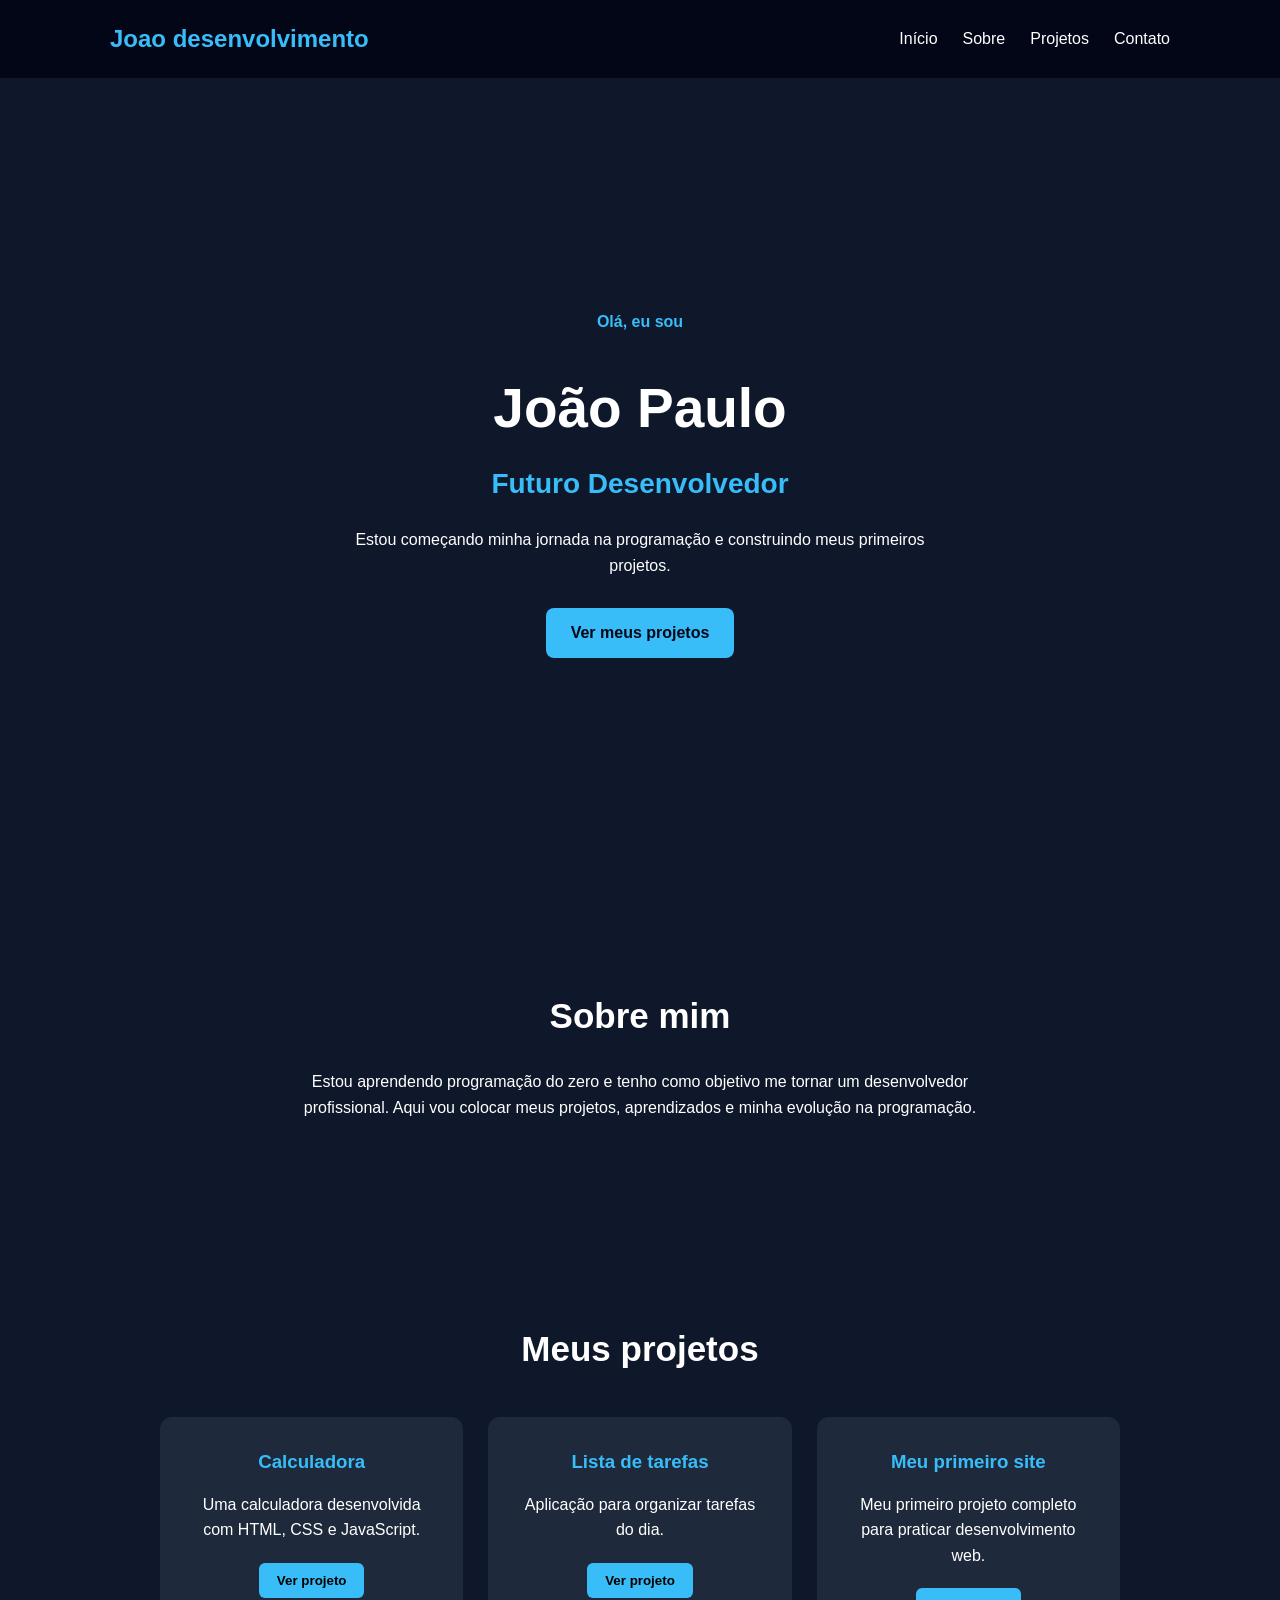
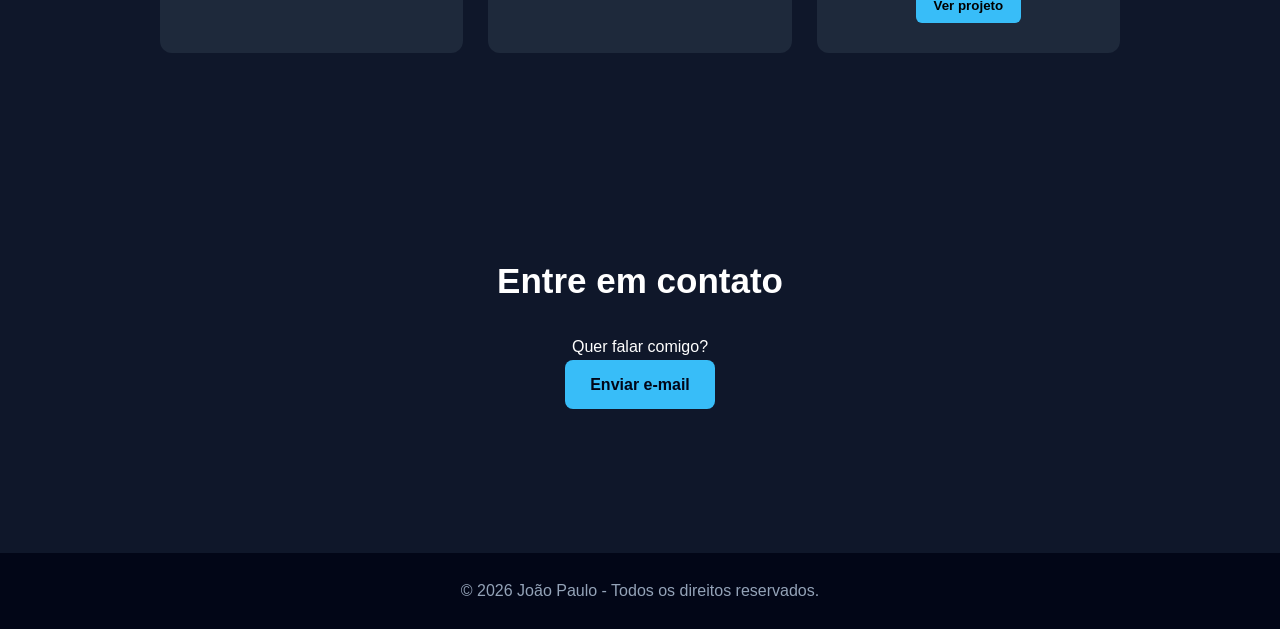
==== index.html @ 113d01cd "Rename Index.html to index.html" ====
<!DOCTYPE html>
<html lang="pt-BR">
<head>
    <meta charset="UTF-8">
    <meta name="viewport" content="width=device-width, initial-scale=1.0">
    <title>Joao desenvolvimento | Desenvolvedor</title>

    <link rel="stylesheet" href="style.css">
</head>

<body>

    <header>
        <nav class="navbar">
            <h1>Joao desenvolvimento</h1>

            <ul>
                <li><a href="#inicio">Início</a></li>
                <li><a href="#sobre">Sobre</a></li>
                <li><a href="#projetos">Projetos</a></li>
                <li><a href="#contato">Contato</a></li>
            </ul>
        </nav>
    </header>

    <main>

        <section id="inicio" class="hero">
            <div>
                <p class="destaque">Olá, eu sou</p>

                <h2>João Paulo</h2>

                <h3>Futuro Desenvolvedor</h3>

                <p>
                    Estou começando minha jornada na programação
                    e construindo meus primeiros projetos.
                </p>

                <a href="#projetos" class="botao">
                    Ver meus projetos
                </a>
            </div>
        </section>


        <section id="sobre" class="secao">
            <h2>Sobre mim</h2>

            <p>
                Estou aprendendo programação do zero e tenho como
                objetivo me tornar um desenvolvedor profissional.
                Aqui vou colocar meus projetos, aprendizados e minha
                evolução na programação.
            </p>
        </section>


        <section id="projetos" class="secao">

            <h2>Meus projetos</h2>

            <div class="projetos">

                <article class="card">
                    <h3>Calculadora</h3>
                    <p>
                        Uma calculadora desenvolvida com HTML,
                        CSS e JavaScript.
                    </p>

                    <button onclick="mostrarMensagem('Calculadora')">
                        Ver projeto
                    </button>
                </article>


                <article class="card">
                    <h3>Lista de tarefas</h3>
                    <p>
                        Aplicação para organizar tarefas do dia.
                    </p>

                    <button onclick="mostrarMensagem('Lista de tarefas')">
                        Ver projeto
                    </button>
                </article>


                <article class="card">
                    <h3>Meu primeiro site</h3>
                    <p>
                        Meu primeiro projeto completo para praticar
                        desenvolvimento web.
                    </p>

                    <button onclick="mostrarMensagem('Meu primeiro site')">
                        Ver projeto
                    </button>
                </article>

            </div>
        </section>


        <section id="contato" class="secao contato">

            <h2>Entre em contato</h2>

            <p>
                Quer falar comigo?
            </p>

            <a href="mailto:seuemail@email.com" class="botao">
                Enviar e-mail
            </a>

        </section>

    </main>


    <footer>
        <p>© 2026 João Paulo - Todos os direitos reservados.</p>
    </footer>


    <script src="script.js"></script>

</body>
</html>
---- style.css ----
* {
    margin: 0;
    padding: 0;
    box-sizing: border-box;
}

html {
    scroll-behavior: smooth;
}

body {
    font-family: Arial, sans-serif;
    background: #0f172a;
    color: white;
    line-height: 1.6;
}

header {
    background: #020617;
    position: sticky;
    top: 0;
    z-index: 1000;
}

.navbar {
    max-width: 1100px;
    margin: auto;
    padding: 20px;
    display: flex;
    justify-content: space-between;
    align-items: center;
}

.navbar h1 {
    color: #38bdf8;
}

.navbar ul {
    display: flex;
    list-style: none;
    gap: 25px;
}

.navbar a {
    color: white;
    text-decoration: none;
    transition: 0.3s;
}

.navbar a:hover {
    color: #38bdf8;
}

.hero {
    min-height: 90vh;
    display: flex;
    align-items: center;
    justify-content: center;
    text-align: center;
    padding: 40px 20px;
}

.hero h2 {
    font-size: 55px;
    margin: 10px 0;
}

.hero h3 {
    font-size: 28px;
    color: #38bdf8;
    margin-bottom: 20px;
}

.hero p {
    max-width: 600px;
    margin: 0 auto 30px;
}

.destaque {
    color: #38bdf8;
    font-weight: bold;
}

.botao {
    display: inline-block;
    background: #38bdf8;
    color: #020617;
    padding: 12px 25px;
    border-radius: 8px;
    text-decoration: none;
    font-weight: bold;
    transition: 0.3s;
}

.botao:hover {
    transform: translateY(-3px);
    background: #7dd3fc;
}

.secao {
    max-width: 1000px;
    margin: auto;
    padding: 100px 20px;
    text-align: center;
}

.secao h2 {
    font-size: 35px;
    margin-bottom: 25px;
}

.secao > p {
    max-width: 700px;
    margin: auto;
}

.projetos {
    display: grid;
    grid-template-columns: repeat(3, 1fr);
    gap: 25px;
    margin-top: 40px;
}

.card {
    background: #1e293b;
    padding: 30px;
    border-radius: 12px;
    transition: 0.3s;
}

.card:hover {
    transform: translateY(-8px);
}

.card h3 {
    color: #38bdf8;
    margin-bottom: 15px;
}

.card button {
    margin-top: 20px;
    padding: 10px 18px;
    border: none;
    border-radius: 6px;
    background: #38bdf8;
    cursor: pointer;
    font-weight: bold;
}

.contato {
    min-height: 400px;
}

footer {
    text-align: center;
    padding: 25px;
    background: #020617;
    color: #94a3b8;
}


/* RESPONSIVIDADE */

@media (max-width: 768px) {

    .navbar {
        flex-direction: column;
        gap: 15px;
    }

    .navbar ul {
        gap: 12px;
        flex-wrap: wrap;
        justify-content: center;
    }

    .hero h2 {
        font-size: 40px;
    }

    .projetos {
        grid-template-columns: 1fr;
    }
}
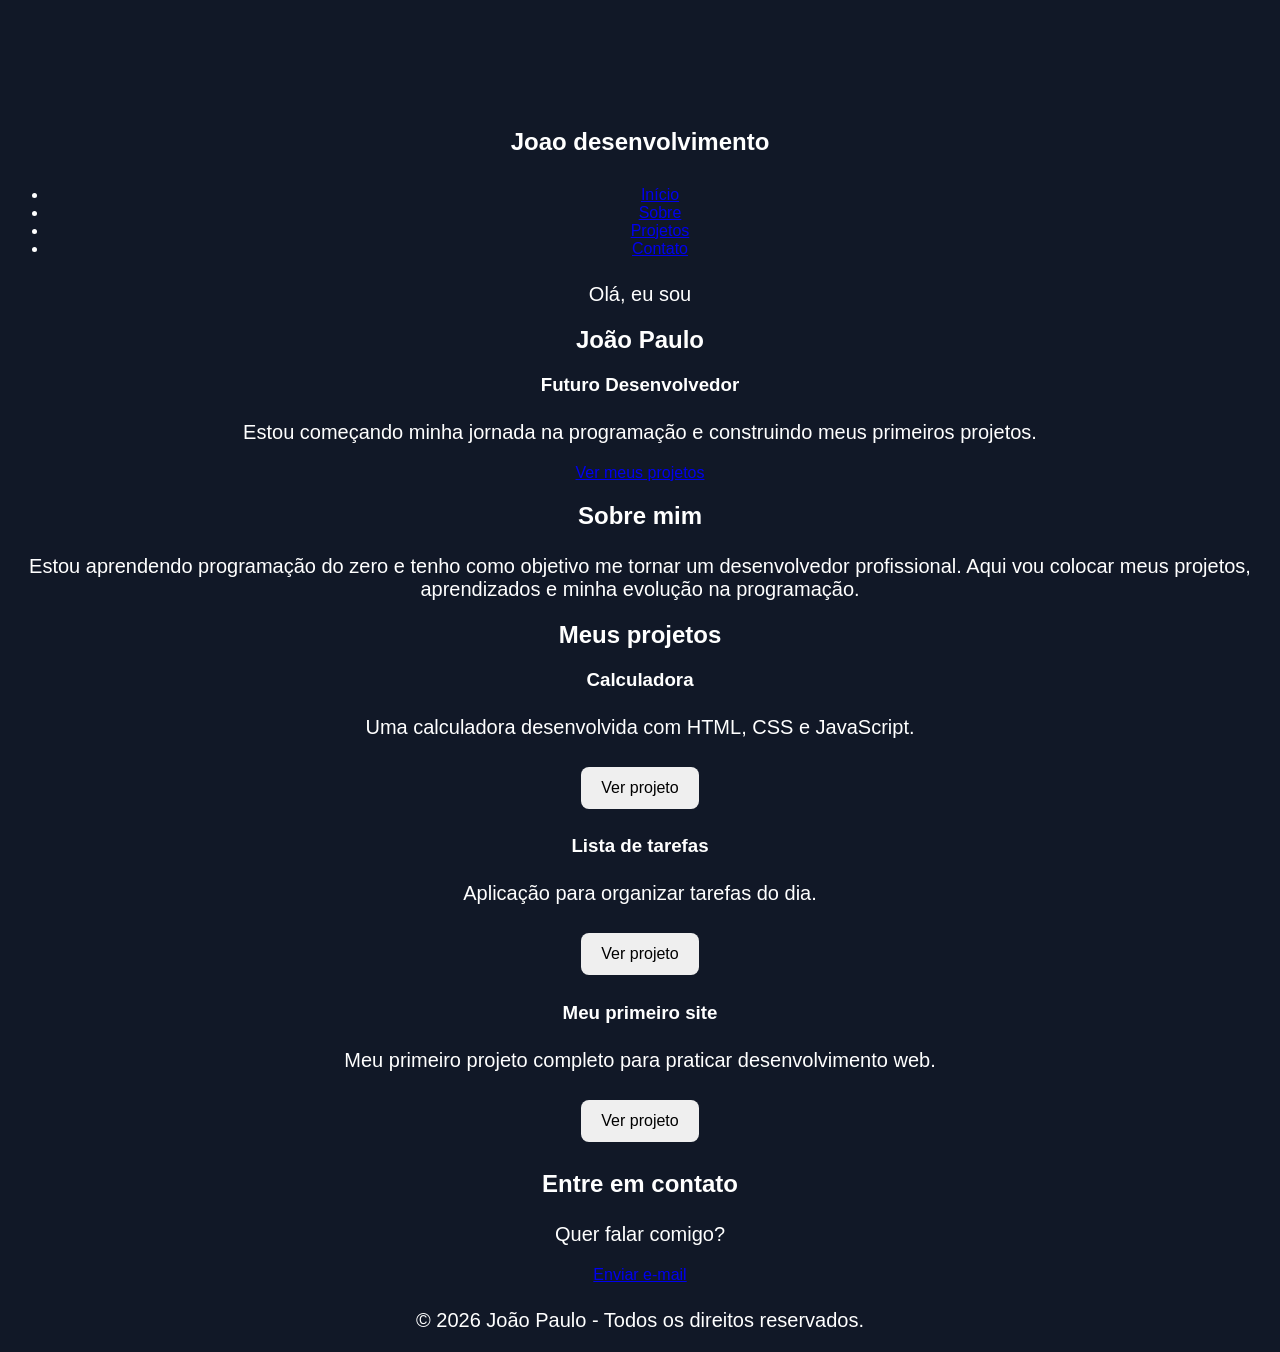
==== commit 482c1231: "Update index.html Corrige botão da calculadora" ====
--- a/index.html
+++ b/index.html
@@ -70,9 +70,9 @@
                         CSS e JavaScript.
                     </p>
 
-                    <button onclick="mostrarMensagem('Calculadora')">
-                        Ver projeto
-                    </button>
+                   <a href="https://juaozin01.github.io/Meu-Site/Projetos/calculadora.html" target="_blank">
+                   <button>Ver projeto</button>
+                   </a>
                 </article>
 
 
--- a/style.css
+++ b/style.css
@@ -1,184 +1,49 @@
-* {
-    margin: 0;
-    padding: 0;
-    box-sizing: border-box;
+body {
+    font-family: Arial, sans-serif;
+    background-color: #111827;
+    color: white;
+    text-align: center;
+    padding-top: 100px;
 }
 
-html {
-    scroll-behavior: smooth;
+h1 {
+    margin-bottom: 30px;
 }
 
-body {
-    font-family: Arial, sans-serif;
-    background: #0f172a;
-    color: white;
-    line-height: 1.6;
+input {
+    padding: 12px;
+    margin: 5px;
+    border-radius: 8px;
+    border: none;
+    font-size: 16px;
+    width: 180px;
 }
 
-header {
-    background: #020617;
-    position: sticky;
-    top: 0;
-    z-index: 1000;
+button {
+    padding: 12px 20px;
+    margin: 8px 5px;
+    border: none;
+    border-radius: 8px;
+    cursor: pointer;
+    font-size: 16px;
 }
 
-.navbar {
-    max-width: 1100px;
-    margin: auto;
-    padding: 20px;
-    display: flex;
-    justify-content: space-between;
-    align-items: center;
+button:hover {
+    transform: scale(1.05);
 }
 
-.navbar h1 {
-    color: #38bdf8;
+p {
+    font-size: 20px;
+    margin-top: 25px;
 }
-
-.navbar ul {
-    display: flex;
-    list-style: none;
-    gap: 25px;
+.calculadora {
+    background-color: #1f2937;
+    width: 350px;
+    margin: auto;
+    padding: 30px;
+    border-radius: 15px;
 }
-
-.navbar a {
-    color: white;
-    text-decoration: none;
-    transition: 0.3s;
-}
-
-.navbar a:hover {
-    color: #38bdf8;
-}
-
-.hero {
-    min-height: 90vh;
-    display: flex;
-    align-items: center;
-    justify-content: center;
-    text-align: center;
-    padding: 40px 20px;
-}
-
-.hero h2 {
-    font-size: 55px;
-    margin: 10px 0;
-}
-
-.hero h3 {
-    font-size: 28px;
-    color: #38bdf8;
-    margin-bottom: 20px;
-}
-
-.hero p {
-    max-width: 600px;
-    margin: 0 auto 30px;
-}
-
-.destaque {
-    color: #38bdf8;
-    font-weight: bold;
-}
-
-.botao {
-    display: inline-block;
-    background: #38bdf8;
-    color: #020617;
-    padding: 12px 25px;
-    border-radius: 8px;
-    text-decoration: none;
-    font-weight: bold;
-    transition: 0.3s;
-}
-
-.botao:hover {
-    transform: translateY(-3px);
-    background: #7dd3fc;
-}
-
-.secao {
-    max-width: 1000px;
-    margin: auto;
-    padding: 100px 20px;
-    text-align: center;
-}
-
-.secao h2 {
-    font-size: 35px;
-    margin-bottom: 25px;
-}
-
-.secao > p {
-    max-width: 700px;
-    margin: auto;
-}
-
-.projetos {
-    display: grid;
-    grid-template-columns: repeat(3, 1fr);
-    gap: 25px;
-    margin-top: 40px;
-}
-
-.card {
-    background: #1e293b;
-    padding: 30px;
-    border-radius: 12px;
-    transition: 0.3s;
-}
-
-.card:hover {
-    transform: translateY(-8px);
-}
-
-.card h3 {
-    color: #38bdf8;
-    margin-bottom: 15px;
-}
-
-.card button {
-    margin-top: 20px;
-    padding: 10px 18px;
-    border: none;
-    border-radius: 6px;
-    background: #38bdf8;
-    cursor: pointer;
-    font-weight: bold;
-}
-
-.contato {
-    min-height: 400px;
-}
-
-footer {
-    text-align: center;
-    padding: 25px;
-    background: #020617;
-    color: #94a3b8;
-}
-
-
-/* RESPONSIVIDADE */
-
-@media (max-width: 768px) {
-
-    .navbar {
-        flex-direction: column;
-        gap: 15px;
-    }
-
-    .navbar ul {
-        gap: 12px;
-        flex-wrap: wrap;
-        justify-content: center;
-    }
-
-    .hero h2 {
-        font-size: 40px;
-    }
-
-    .projetos {
-        grid-template-columns: 1fr;
-    }
-}
+.limpar {
+    display: block;
+    margin: 15px auto 0;
+}
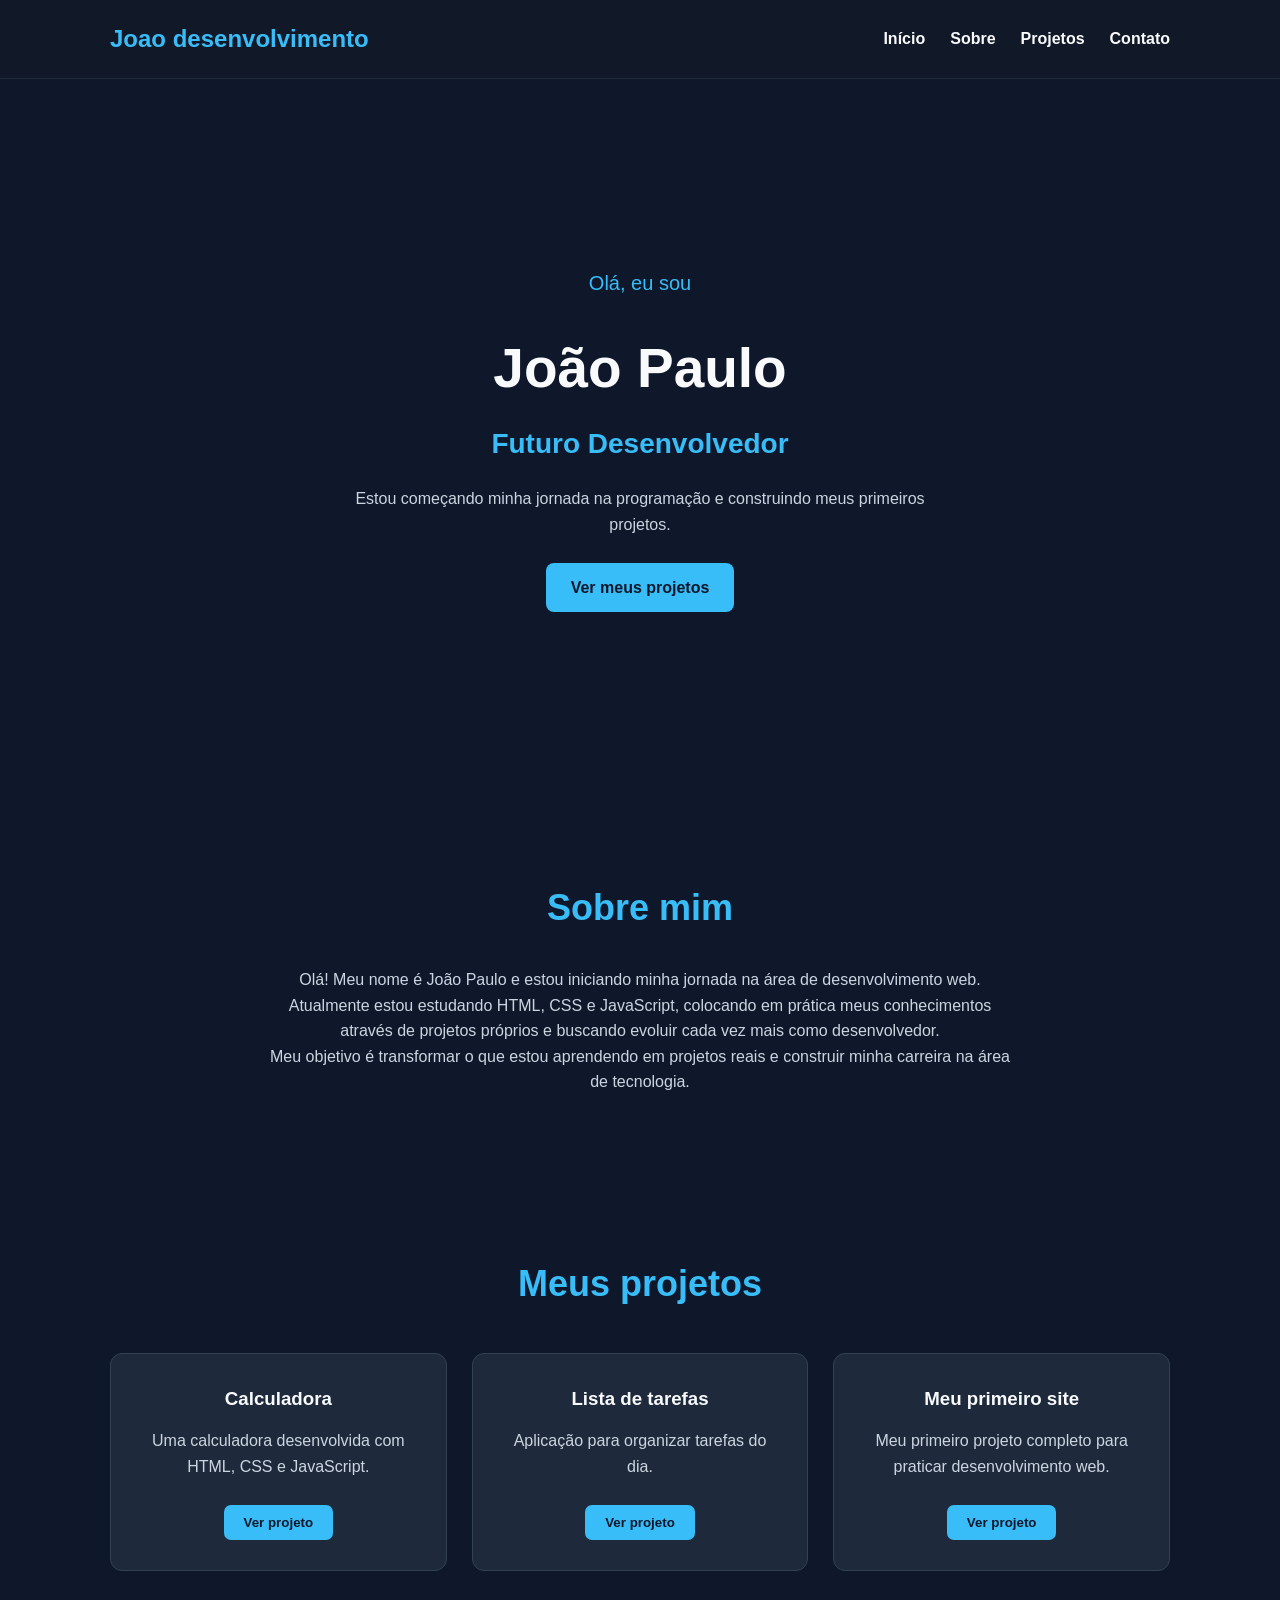
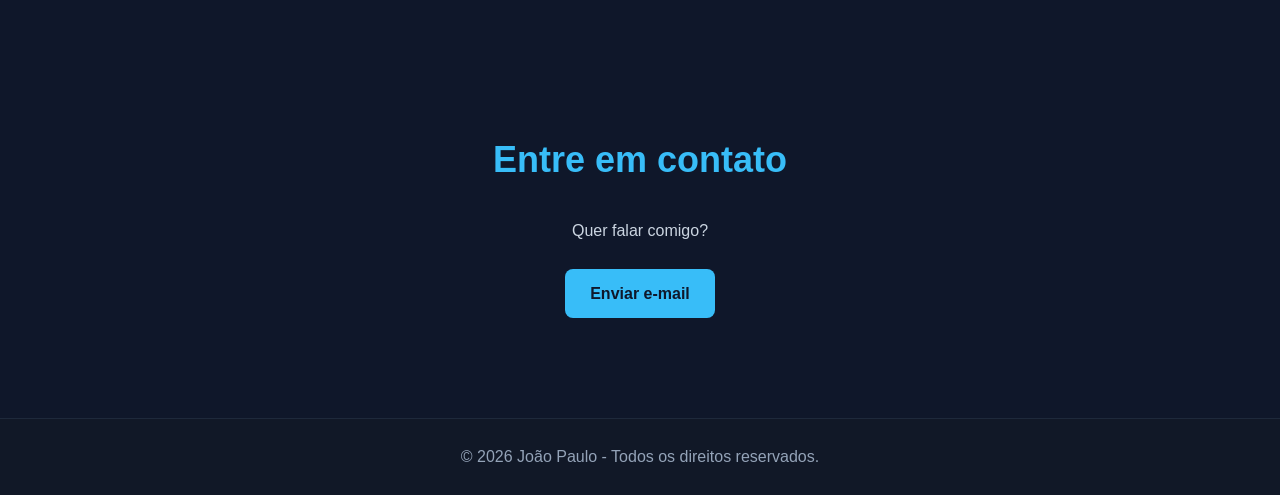
==== commit 36449416: "Update index.html" ====
--- a/index.html
+++ b/index.html
@@ -46,15 +46,24 @@
 
 
         <section id="sobre" class="secao">
-            <h2>Sobre mim</h2>
+    <h2>Sobre mim</h2>
 
-            <p>
-                Estou aprendendo programação do zero e tenho como
-                objetivo me tornar um desenvolvedor profissional.
-                Aqui vou colocar meus projetos, aprendizados e minha
-                evolução na programação.
-            </p>
-        </section>
+    <p>
+        Olá! Meu nome é João Paulo e estou iniciando minha jornada
+        na área de desenvolvimento web.
+    </p>
+
+    <p>
+        Atualmente estou estudando HTML, CSS e JavaScript,
+        colocando em prática meus conhecimentos através de projetos
+        próprios e buscando evoluir cada vez mais como desenvolvedor.
+    </p>
+
+    <p>
+        Meu objetivo é transformar o que estou aprendendo em projetos
+        reais e construir minha carreira na área de tecnologia.
+    </p>
+</section>
 
 
         <section id="projetos" class="secao">
--- a/style.css
+++ b/style.css
@@ -1,49 +1,228 @@
+* {
+    margin: 0;
+    padding: 0;
+    box-sizing: border-box;
+}
+
+html {
+    scroll-behavior: smooth;
+}
+
 body {
     font-family: Arial, sans-serif;
-    background-color: #111827;
-    color: white;
+    background: #0f172a;
+    color: #f8fafc;
+    line-height: 1.6;
+}
+
+/* NAVBAR */
+
+header {
+    background: #111827;
+    border-bottom: 1px solid #1e293b;
+    position: sticky;
+    top: 0;
+    z-index: 1000;
+}
+
+.navbar {
+    max-width: 1100px;
+    margin: auto;
+    padding: 20px;
+    display: flex;
+    justify-content: space-between;
+    align-items: center;
+}
+
+.navbar h1 {
+    color: #38bdf8;
+    font-size: 24px;
+}
+
+.navbar ul {
+    list-style: none;
+    display: flex;
+    gap: 25px;
+}
+
+.navbar a {
+    color: #f8fafc;
+    text-decoration: none;
+    font-weight: bold;
+    transition: 0.3s;
+}
+
+.navbar a:hover {
+    color: #38bdf8;
+}
+
+/* HERO */
+
+.hero {
+    min-height: 80vh;
+    display: flex;
+    justify-content: center;
+    align-items: center;
     text-align: center;
-    padding-top: 100px;
-}
-
-h1 {
+    padding: 60px 20px;
+}
+
+.hero h2 {
+    font-size: 55px;
+    margin: 10px 0;
+}
+
+.hero h3 {
+    color: #38bdf8;
+    font-size: 28px;
+    margin-bottom: 20px;
+}
+
+.hero p {
+    max-width: 600px;
+    margin: 0 auto 25px;
+    color: #cbd5e1;
+}
+
+.destaque {
+    color: #38bdf8 !important;
+    font-size: 20px;
+}
+
+/* BOTÕES */
+
+.botao {
+    display: inline-block;
+    background: #38bdf8;
+    color: #0f172a;
+    padding: 12px 25px;
+    border-radius: 8px;
+    text-decoration: none;
+    font-weight: bold;
+    transition: 0.3s;
+}
+
+.botao:hover {
+    background: #7dd3fc;
+    transform: translateY(-3px);
+}
+
+/* SEÇÕES */
+
+.secao {
+    max-width: 1100px;
+    margin: auto;
+    padding: 80px 20px;
+    text-align: center;
+}
+
+.secao h2 {
+    font-size: 36px;
     margin-bottom: 30px;
-}
-
-input {
-    padding: 12px;
-    margin: 5px;
-    border-radius: 8px;
+    color: #38bdf8;
+}
+
+.secao p {
+    color: #cbd5e1;
+    max-width: 750px;
+    margin: auto;
+}
+
+/* PROJETOS */
+
+.projetos {
+    display: grid;
+    grid-template-columns: repeat(3, 1fr);
+    gap: 25px;
+    margin-top: 40px;
+}
+
+.card {
+    background: #1e293b;
+    padding: 30px;
+    border-radius: 12px;
+    border: 1px solid #334155;
+    transition: 0.3s;
+}
+
+.card:hover {
+    transform: translateY(-8px);
+    border-color: #38bdf8;
+}
+
+.card h3 {
+    color: #f8fafc;
+    margin-bottom: 15px;
+}
+
+.card p {
+    margin-bottom: 25px;
+    font-size: 16px;
+}
+
+.card button {
+    background: #38bdf8;
+    color: #0f172a;
     border: none;
-    font-size: 16px;
-    width: 180px;
-}
-
-button {
-    padding: 12px 20px;
-    margin: 8px 5px;
-    border: none;
-    border-radius: 8px;
+    padding: 10px 20px;
+    border-radius: 7px;
     cursor: pointer;
-    font-size: 16px;
-}
-
-button:hover {
-    transform: scale(1.05);
-}
-
-p {
-    font-size: 20px;
-    margin-top: 25px;
-}
-.calculadora {
-    background-color: #1f2937;
-    width: 350px;
-    margin: auto;
-    padding: 30px;
-    border-radius: 15px;
-}
-.limpar {
-    display: block;
-    margin: 15px auto 0;
-}+    font-weight: bold;
+    transition: 0.3s;
+}
+
+.card button:hover {
+    background: #7dd3fc;
+}
+
+/* CONTATO */
+
+.contato {
+    padding-bottom: 100px;
+}
+
+.contato p {
+    margin-bottom: 25px;
+}
+
+/* RODAPÉ */
+
+footer {
+    background: #111827;
+    border-top: 1px solid #1e293b;
+    text-align: center;
+    padding: 25px;
+    color: #94a3b8;
+}
+
+/* CELULAR */
+
+@media (max-width: 768px) {
+
+    .navbar {
+        flex-direction: column;
+        gap: 15px;
+    }
+
+    .navbar ul {
+        gap: 15px;
+        flex-wrap: wrap;
+        justify-content: center;
+    }
+
+    .hero h2 {
+        font-size: 40px;
+    }
+
+    .hero h3 {
+        font-size: 22px;
+    }
+
+    .projetos {
+        grid-template-columns: 1fr;
+    }
+
+    .secao {
+        padding: 60px 20px;
+    }
+}
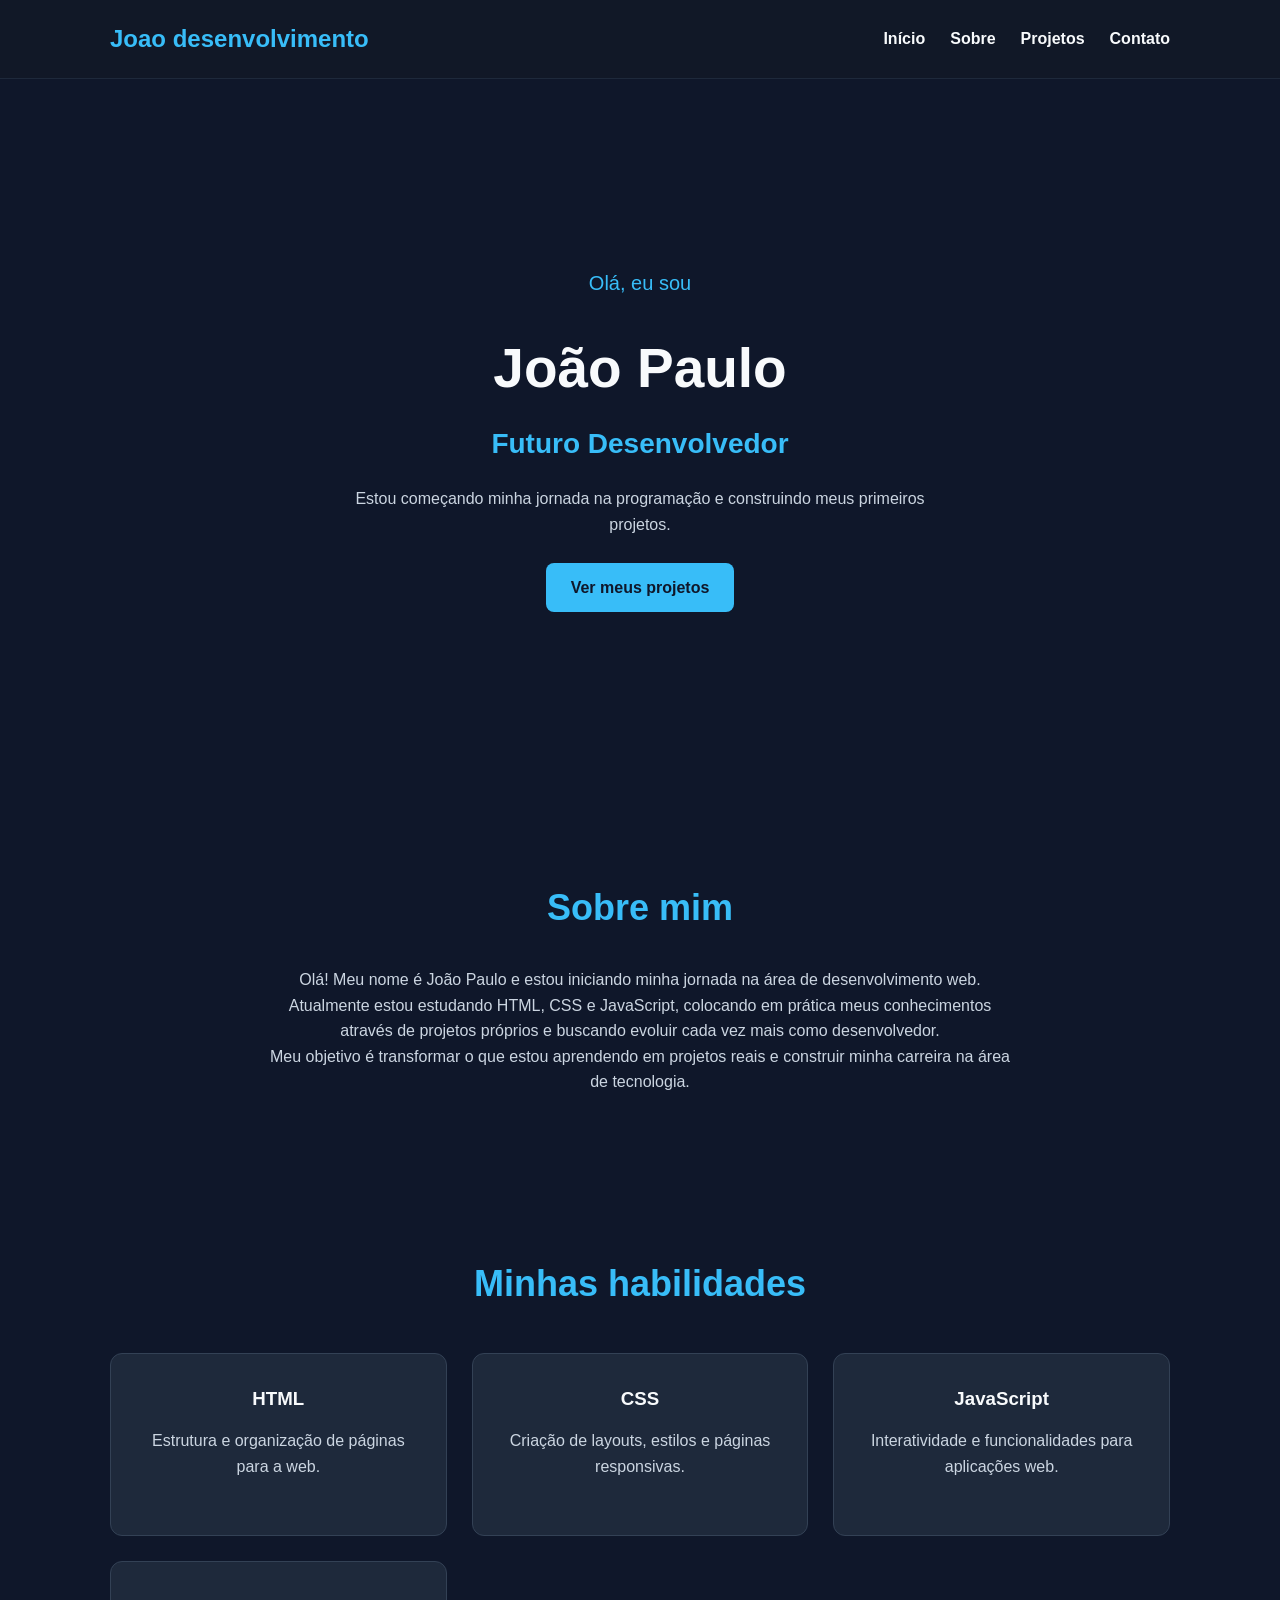
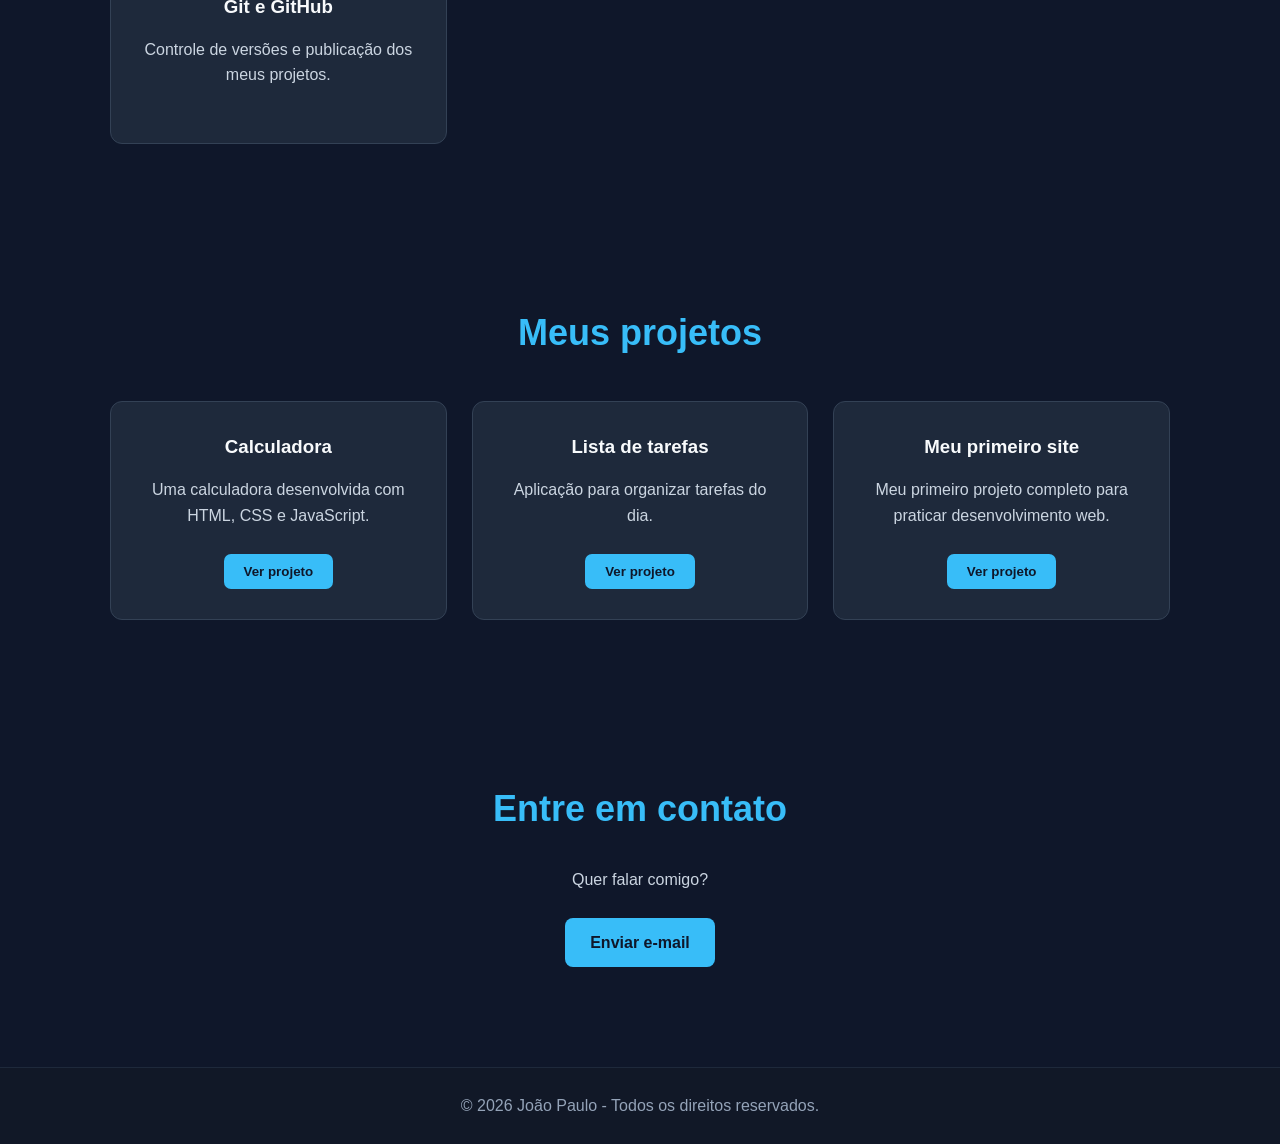
==== commit 49fbd832: "Update index.html" ====
--- a/index.html
+++ b/index.html
@@ -65,7 +65,32 @@
     </p>
 </section>
 
+<section id="habilidades" class="secao">
+    <h2>Minhas habilidades</h2>
 
+    <div class="projetos">
+        <article class="card">
+            <h3>HTML</h3>
+            <p>Estrutura e organização de páginas para a web.</p>
+        </article>
+
+        <article class="card">
+            <h3>CSS</h3>
+            <p>Criação de layouts, estilos e páginas responsivas.</p>
+        </article>
+
+        <article class="card">
+            <h3>JavaScript</h3>
+            <p>Interatividade e funcionalidades para aplicações web.</p>
+        </article>
+
+        <article class="card">
+            <h3>Git e GitHub</h3>
+            <p>Controle de versões e publicação dos meus projetos.</p>
+        </article>
+    </div>
+</section>
+        
         <section id="projetos" class="secao">
 
             <h2>Meus projetos</h2>
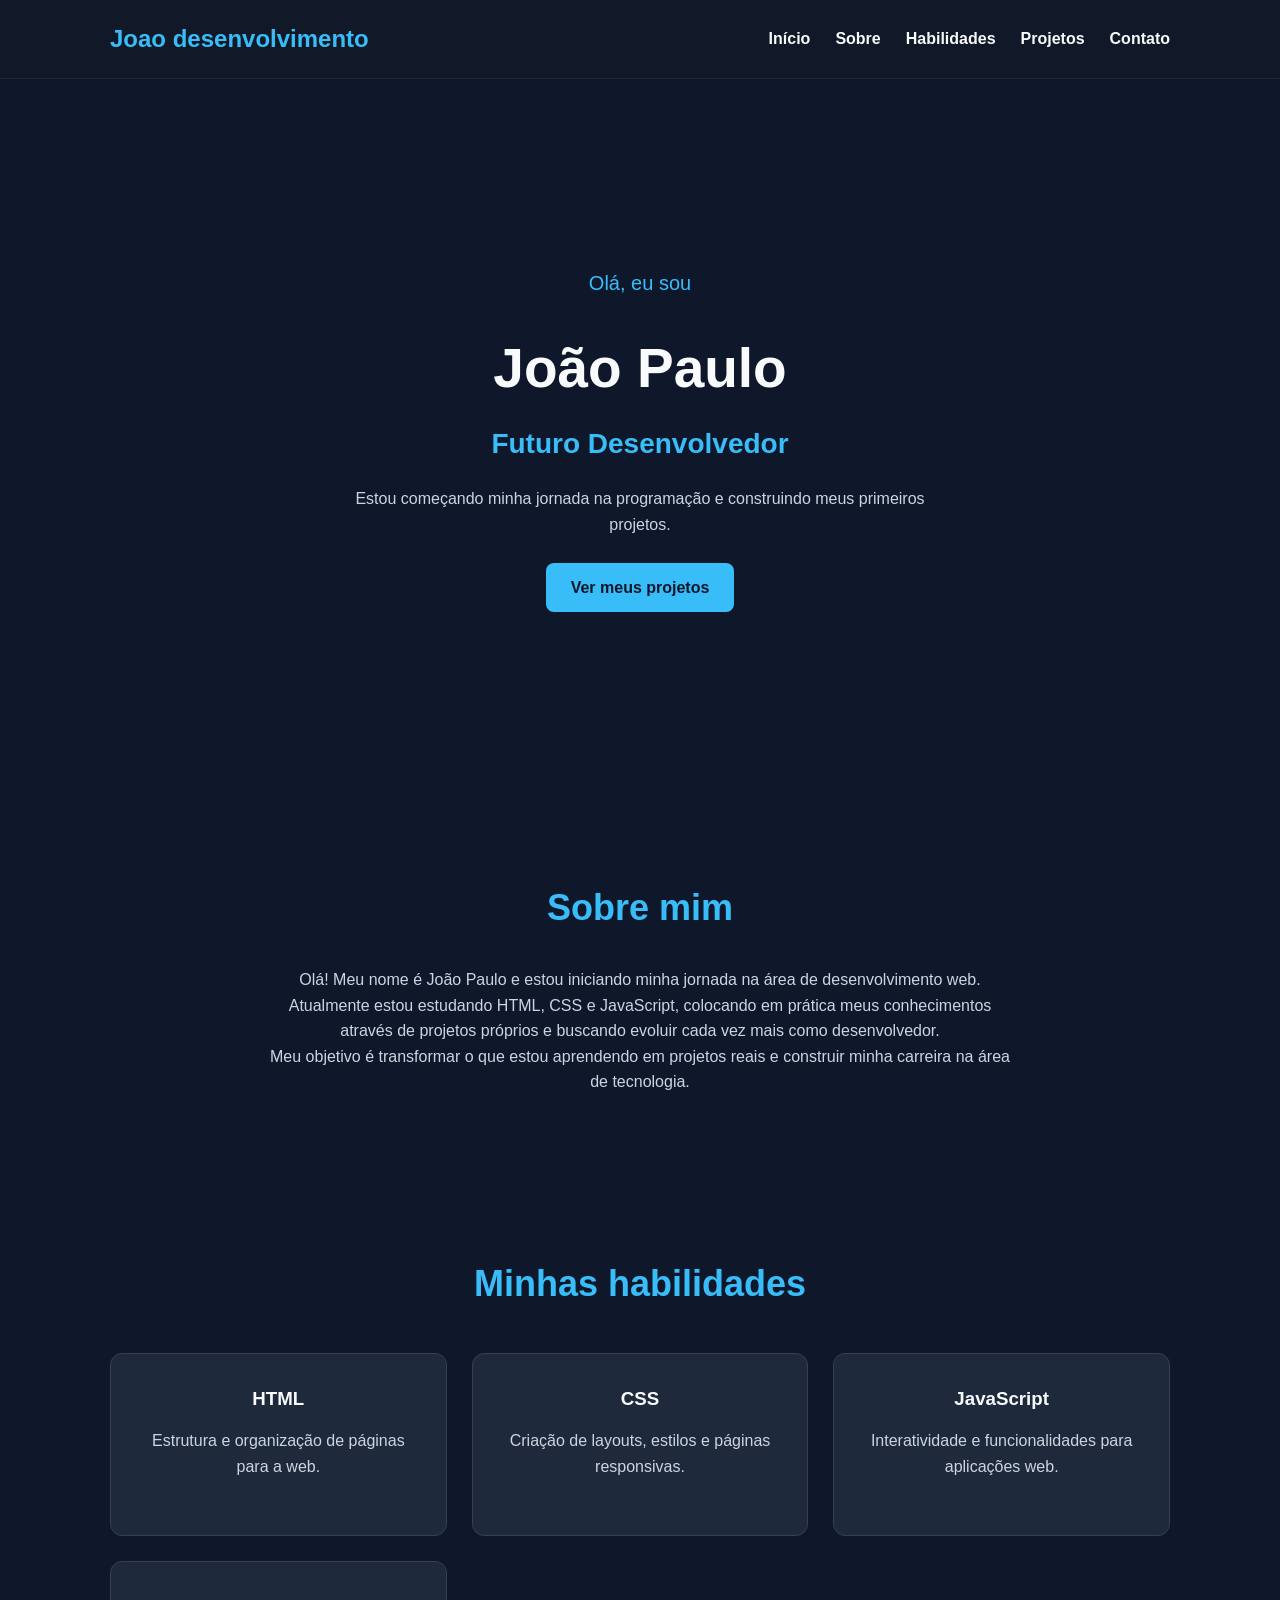
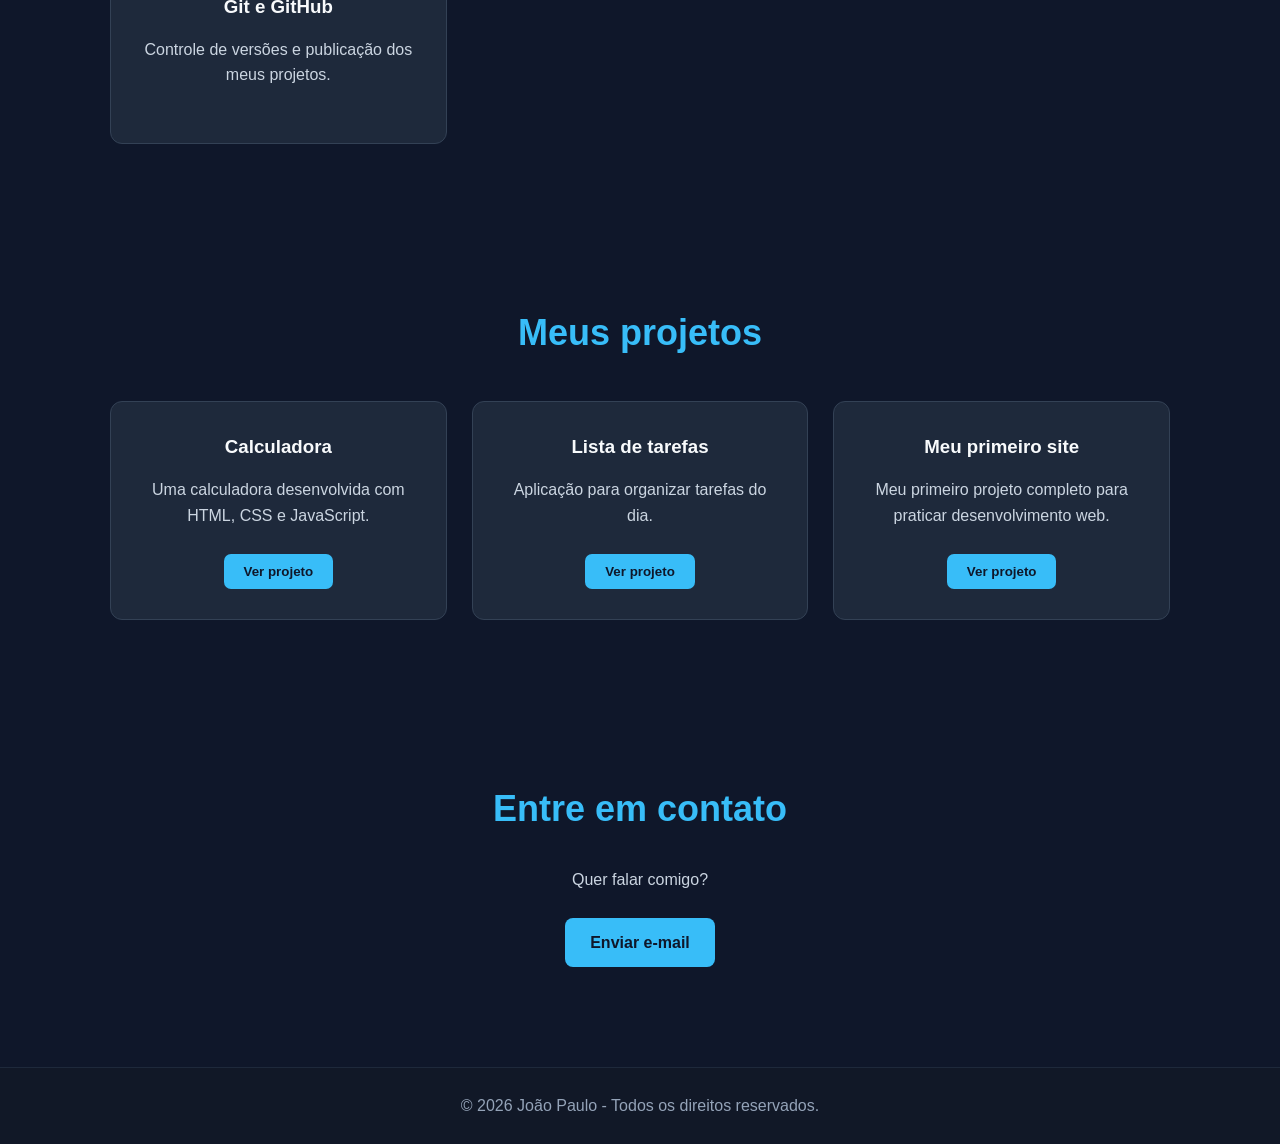
==== commit 936000ae: "Update index.html" ====
--- a/index.html
+++ b/index.html
@@ -14,12 +14,13 @@
         <nav class="navbar">
             <h1>Joao desenvolvimento</h1>
 
-            <ul>
-                <li><a href="#inicio">Início</a></li>
-                <li><a href="#sobre">Sobre</a></li>
-                <li><a href="#projetos">Projetos</a></li>
-                <li><a href="#contato">Contato</a></li>
-            </ul>
+         <ul>
+    <li><a href="#inicio">Início</a></li>
+    <li><a href="#sobre">Sobre</a></li>
+    <li><a href="#habilidades">Habilidades</a></li>
+    <li><a href="#projetos">Projetos</a></li>
+    <li><a href="#contato">Contato</a></li>
+       </ul>
         </nav>
     </header>
 
